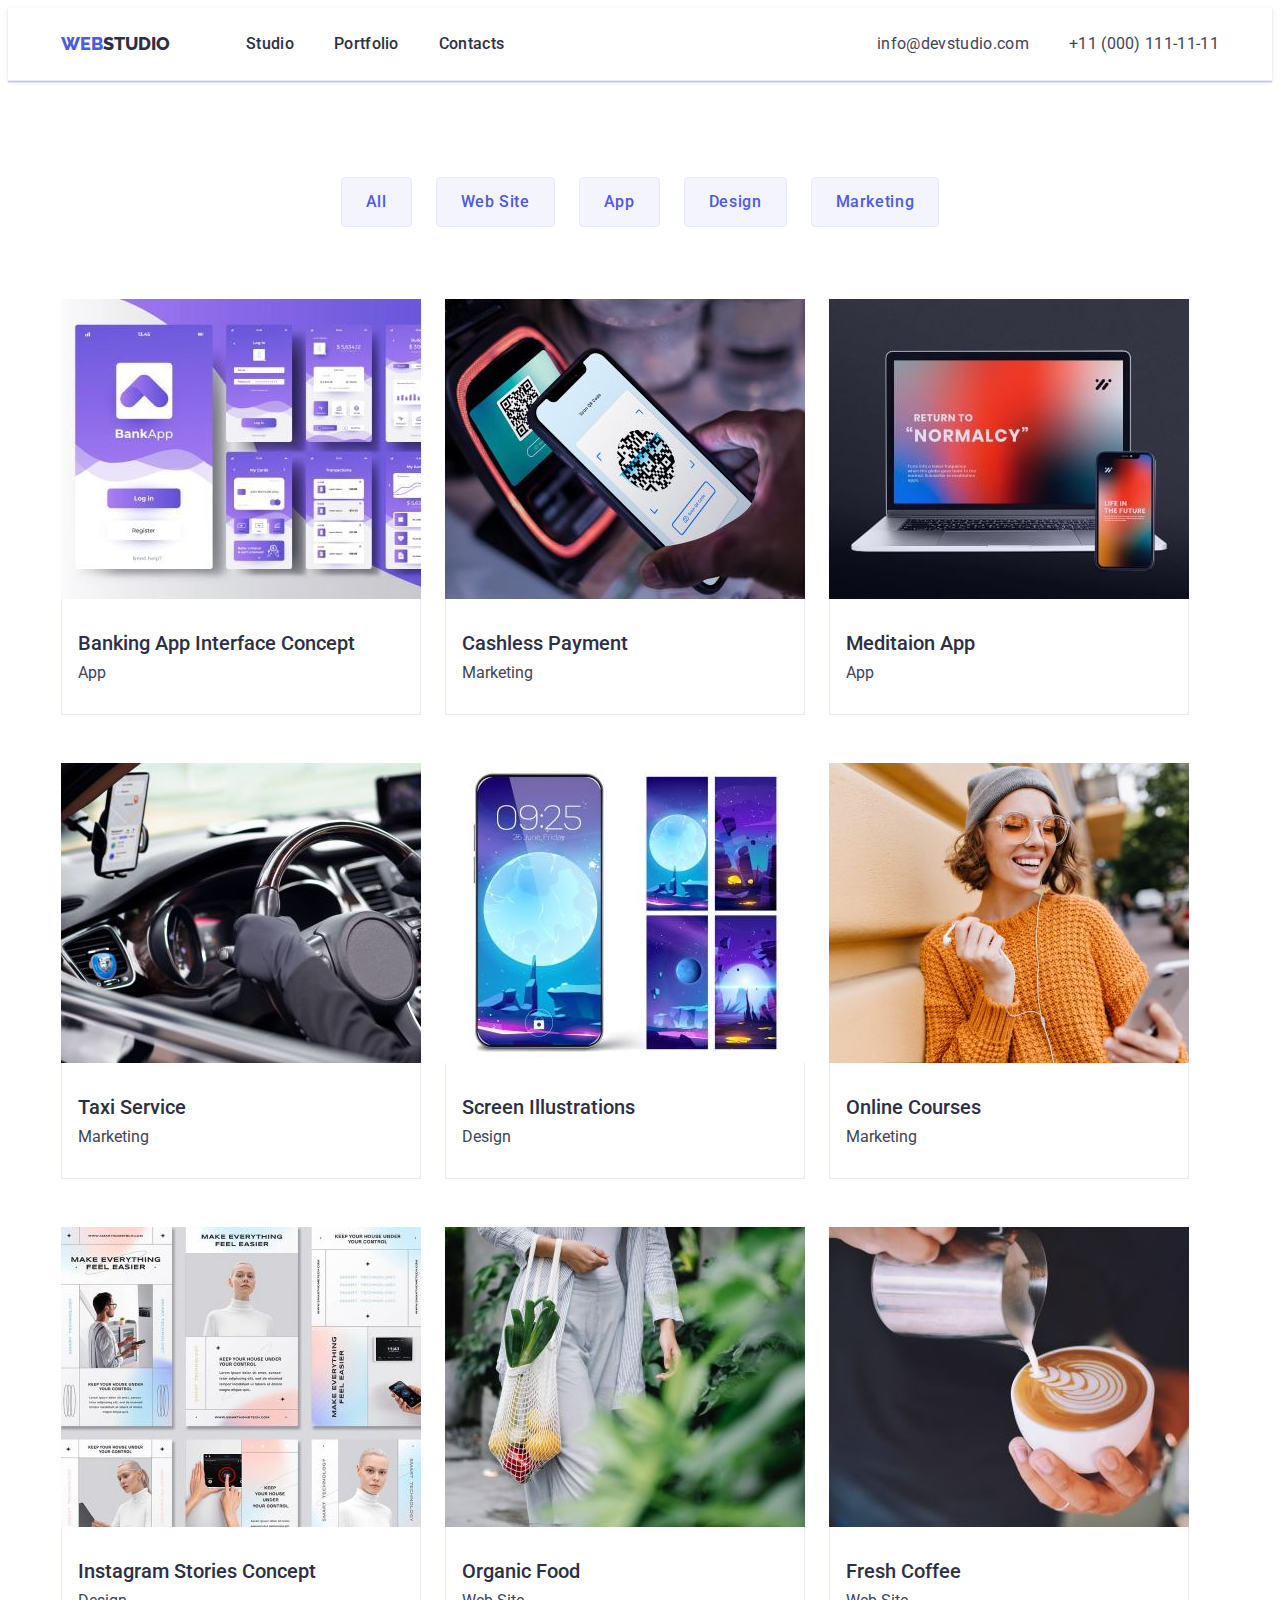
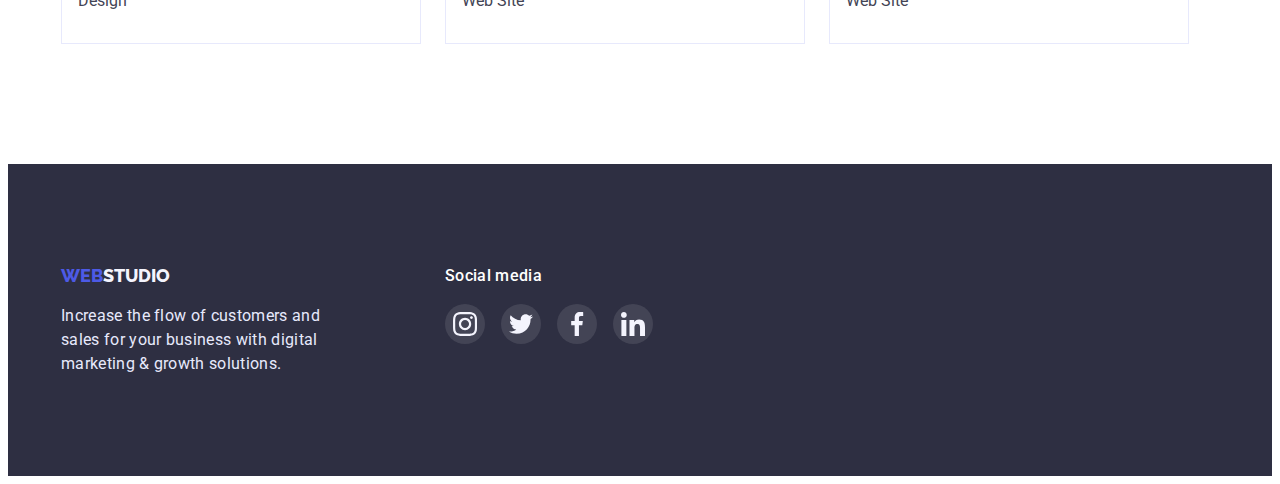
==== portfolio.html @ b443586f "Start HW5" ====
<!DOCTYPE html>
<html lang="en">
  <head>
    <meta charset="UTF-8" />
    <meta http-equiv="X-UA-Compatible" content="IE=edge" />
    <meta name="viewport" content="width=device-width, initial-scale=1.0" />
    <link rel="preconnect" href="https://fonts.googleapis.com" />
    <link rel="preconnect" href="https://fonts.gstatic.com" crossorigin />
    <link
      href="https://fonts.googleapis.com/css2?family=Raleway:wght@700;800&family=Roboto:wght@400;500;700;900&display=swap"
      rel="stylesheet"
    />
    <link
      rel="stylesheet"
      href="https://cdnjs.cloudflare.com/ajax/libs/modern-normalize/1.1.0/modern-normalize.min.css"
      integrity="sha512-wpPYUAdjBVSE4KJnH1VR1HeZfpl1ub8YT/NKx4PuQ5NmX2tKuGu6U/JRp5y+Y8XG2tV+wKQpNHVUX03MfMFn9Q=="
      crossorigin="anonymous"
      referrerpolicy="no-referrer"
    />
    <link rel="stylesheet" href="./css/styles.css" />
    <title>Портфоліо</title>
  </head>

  <body>
    <!-- =======================HEADER============================ -->
    <header class="page-header">
      <div class="container header-container">
        <nav class="nav">
          <a href="./index.html" class="logo"
            ><span class="letter">WEB</span>STUDIO</a
          >
          <ul class="menu list">
            <li class="menu-list">
              <a href="./index.html" class="header-link link">Studio</a>
            </li>
            <li class="menu-list">
              <a href="./portfolio.html" class="header-link link">Portfolio</a>
            </li>
            <li class="menu-list">
              <a href="./index.html" class="header-link link">Contacts</a>
            </li>
          </ul>
        </nav>
        <address class="menu-contacts">
          <ul class="contacts-list list">
            <li class="contacts-item">
              <a href="mailto:info@devstudio.com" class="contact-link link"
                >info@devstudio.com</a
              >
            </li>
            <li class="contacts-item">
              <a href="tel:+110001111111" class="contact-link link"
                >+11 (000) 111-11-11</a
              >
            </li>
          </ul>
        </address>
      </div>
    </header>
    <main>
      <!-- ==================Portfolio Filter button ============ -->
      <section class="section filter-section">
        <div class="container">
          <h1 class="visually-hidden">Filter Btn Active</h1>
          <ul class="project-filter-btn list">
            <li>
              <button type="button" class="project-btn button">All</button>
            </li>
            <li>
              <button type="button" class="project-btn button">Web Site</button>
            </li>
            <li>
              <button type="button" class="project-btn button">App</button>
            </li>
            <li>
              <button type="button" class="project-btn button">Design</button>
            </li>
            <li>
              <button type="button" class="project-btn button">
                Marketing
              </button>
            </li>
          </ul>

          <!--==================== Portfolio project================= -->
          <h2 class="visually-hidden">Portfolio</h2>
          <ul class="portfolio-project-list list">
            <li class="Item">
              <a href="" class="portfolio-project-img link">
                <div class="card-thumb">
                  <img
                    src="./images/banking-app.jpg"
                    alt="bank app"
                    width="360"
                  />
                </div>

                <div class="card-content">
                  <h3 class="portfolio-project-title suptitle">
                    Banking App Interface Concept
                  </h3>
                  <p class="portfolio-project-subtitle">App</p>
                </div>
              </a>
            </li>
            <li class="Item">
              <a href="" class="portfolio-project-img link">
                <div class="card-thumb">
                  <img
                    src="./images/cashless-payment.jpg"
                    alt="cashless-payment"
                    width="360"
                  />
                </div>
                <div class="card-content">
                  <h3 class="portfolio-project-title suptitle">
                    Cashless Payment
                  </h3>
                  <p class="portfolio-project-subtitle">Marketing</p>
                </div>
              </a>
            </li>
            <li class="Item">
              <a href="" class="portfolio-project-img link">
                <div class="card-thumb">
                  <img
                    src="./images/meditaion-app.jpg"
                    alt="meditaion-app"
                    width="360"
                  />
                </div>
                <div class="card-content">
                  <h3 class="portfolio-project-title suptitle">
                    Meditaion App
                  </h3>
                  <p class="portfolio-project-subtitle">App</p>
                </div>
              </a>
            </li>
            <li class="Item">
              <a href="" class="portfolio-project-img link">
                <div class="card-thumb">
                  <img
                    src="./images/taxi-service.jpg"
                    alt="taxi-service"
                    width="360"
                  />
                </div>
                <div class="card-content">
                  <h3 class="portfolio-project-title suptitle">Taxi Service</h3>
                  <p class="portfolio-project-subtitle">Marketing</p>
                </div>
              </a>
            </li>
            <li class="Item">
              <a href="" class="portfolio-project-img link">
                <div class="card-thumb">
                  <img
                    src="./images/screen-illustrations.jpg"
                    alt="screen-illustrations"
                    width="360"
                  />
                </div>
                <div class="card-content">
                  <h3 class="portfolio-project-title suptitle">
                    Screen Illustrations
                  </h3>
                  <p class="portfolio-project-subtitle">Design</p>
                </div>
              </a>
            </li>
            <li class="Item">
              <a href="" class="portfolio-project-img link">
                <div class="card-thumb">
                  <img
                    src="./images/online-courses.jpg"
                    alt="online-courses"
                    width="360"
                  />
                </div>
                <div class="card-content">
                  <h3 class="portfolio-project-title suptitle">
                    Online Courses
                  </h3>
                  <p class="portfolio-project-subtitle">Marketing</p>
                </div>
              </a>
            </li>
            <li class="Item">
              <a href="" class="portfolio-project-img link">
                <div class="card-thumb">
                  <img
                    src="./images/instagram-stories-concept.jpg"
                    alt="instagram-stories-concept"
                    width="360"
                  />
                </div>
                <div class="card-content">
                  <h3 class="portfolio-project-title suptitle">
                    Instagram Stories Concept
                  </h3>
                  <p class="portfolio-project-subtitle">Design</p>
                </div>
              </a>
            </li>
            <li class="Item">
              <a href="" class="portfolio-project-img link">
                <div class="card-thumb">
                  <img
                    src="./images/organic-foog.jpg"
                    alt="organic-foog"
                    width="360"
                  />
                </div>
                <div class="card-content">
                  <h3 class="portfolio-project-title suptitle">Organic Food</h3>
                  <p class="portfolio-project-subtitle">Web Site</p>
                </div>
              </a>
            </li>
            <li class="Item">
              <a href="" class="portfolio-project-img link">
                <div class="card-thumb">
                  <img
                    src="./images/fresh-coffee.jpg"
                    alt="fresh-coffee"
                    width="360"
                  />
                </div>
                <div class="card-content">
                  <h3 class="portfolio-project-title suptitle">Fresh Coffee</h3>
                  <p class="portfolio-project-subtitle">Web Site</p>
                </div>
              </a>
            </li>
          </ul>
        </div>
      </section>
    </main>
    <footer class="section footer-page">
      <div class="container footer-container">
        <div class="footer-copyright">
          <a href="./index.html" class="logo"
            ><span class="letter">WEB</span
            ><span class="logo-letter">STUDIO</span></a
          >
          <p class="copyright">
            Increase the flow of customers and sales for your business with
            digital marketing & growth solutions.
          </p>
        </div>
        <div class="social-footer">
          <h3 class="social-footer-title">Social media</h3>
          <ul class="social-footer-list list">
            <li class="social-footer-ithem">
              <a href="" class="social-footer-link link">
                <svg width="24" height="24">
                  <use href="./images/icons.svg#icon-instagram"></use>
                </svg>
              </a>
            </li>
            <li class="social-footer-ithem">
              <a href="" class="social-footer-link link">
                <svg width="24" height="24">
                  <use href="./images/icons.svg#icon-twitter"></use>
                </svg>
              </a>
            </li>
            <li class="social-footer-ithem">
              <a href="" class="social-footer-link link">
                <svg width="24" height="24">
                  <use href="./images/icons.svg#icon-facebook"></use>
                </svg>
              </a>
            </li>
            <li class="social-footer-ithem">
              <a href="" class="social-footer-link link">
                <svg width="24" height="24">
                  <use href="./images/icons.svg#icon-linkedin"></use>
                </svg>
              </a>
            </li>
          </ul>
        </div>
      </div>
    </footer>
  </body>
</html>
---- css/styles.css ----
/* основний колір  #434455 */
/* другорядний колір заголовків h3, меню навігаці, лого #2E2F42 */
/* колір головного заголовка  #FFFFFF */
/* основний колір фону #FFFFFF */
/* колір лого "WEB" #4D5AE5 */

:root {
--color-primary: #434455;
--color-secondary:#2E2F42;
--color-background-primary:#FFFFFF;
--color-logo-links:#4D5AE5;
--color-pressed-state:#404BBF;
--color-text:#ffffff;
--color-text-btn:#4D5AE5;
--color-bgr-btn:#F4F4FD;
--color-border-btn:#E7E9FC;
--color-background-secondary:#F4F4FD;
--color-border-card:#E7E9FC;
--color-border-secondary:#8E8F99;
--color-icons-customers:#8e8f99;

}

body {
font-family: 'Roboto', sans-serif;
background-color:var(--color-background-primary);
color: var(--color-primary);
}
ul {
margin-top: 0;
margin-bottom: 0;
padding-left: 0;
}
img {
    display: block;
    max-width: 100%;
    height: auto;
}
h1,
h2,
h3,
h4,
p {
    margin: 0;
}
   

/* Скидування стилей списку */
.list {
list-style: none;
}
/* Скидування стилей посилань */
.link {
text-decoration: none;
}

.container {
width: 1158px;
margin-left: auto;
margin-right: auto;
padding-left: 15px;
padding-right: 15px;
}
.section {
padding-top: 120px;
padding-bottom: 120px;

}

.suptitle {
margin-bottom: 8px;
}
.visually-hidden {
position: absolute;
width: 1px;
height: 1px;
margin: -1px;
border: 0;
padding: 0;
white-space: nowrap;
clip-path: inset(100%);
clip: rect(0 0 0 0);
overflow: hidden;
}

/* ===========================HEADER================ */


.header-link:hover,
.header-link:focus {
color:var(--color-pressed-state);
}

/* Колір для лого */
.letter {
color:var(--color-logo-links);
}
.logo {
font-family: 'Raleway', sans-serif;
font-weight: 800;
font-size: 18px;
line-height: 1.33;
color:var(--color-secondary);
text-decoration: none;
}
 .header-link  {
font-weight: 500;
font-size: 16px;
line-height: 1.5;
letter-spacing: 0.02em;
color: var(--color-secondary);
 }
.contact-link {
font-style: normal;
font-size: 16px;
line-height: 1.5;
letter-spacing: 0.02em;
color: var(--color-primary);

}
.contact-link:hover,
.contact-link:focus {
color: var(--color-pressed-state);
}
.header-container {
display:flex;
align-items: center;
}
.nav {
display: flex;
align-items: center;
}
.contacts-list {
display: flex;
align-items: center;
}
.menu {
display: flex;
align-items: center;
}
.contacts-list .contact-link+.contact-link {
margin-right: 40px;
}
.logo {
margin-right: 76px;
}
.menu-list:not(:last-child) {
margin-right: 40px;
}
.contacts-list .contacts-item + .contacts-item {
margin-left: 40px;
}
.menu-contacts {
margin-left: auto;
}
.page-header {
padding-top: 24px;
padding-bottom: 24px;
border-bottom: 1px solid var(--color-border-btn);
box-shadow: 0px 2px 1px rgba(46, 47, 66, 0.08), 0px 1px 1px rgba(46, 47, 66, 0.16), 0px 1px 6px rgba(46, 47, 66, 0.08);
}
.title {
font-weight: 700;
margin-bottom: 72px;
}
.button {
cursor: pointer;
}

/* ===========================/ HEADER /================ */

/* ============================HERO===================== */
.section-hero{
padding-top: 188px;
padding-bottom: 188px;
background-color:var(--color-secondary);
background-image: linear-gradient(rgba(46, 47, 66, 0.7),
rgba(46, 47, 66, 0.7)),url(../images/people-office.jpg);
background-position:center;
background-repeat: no-repeat;
background-size: cover;
max-width: 1440px;
margin-left: auto;
margin-right: auto;
}
.hero-title {
font-weight: 700;
font-size: 56px;
line-height: 1.07;
letter-spacing: 0.02em;
color:var(--color-text); 
width: 496px;
text-align:center;
margin-left:auto;
margin-right: auto;
}
.hero-btn {
font-family: 'Roboto', sans-serif;
font-weight: 500;
font-size: 16px;
line-height: 1.5;
letter-spacing: 0.04em;
color: var(--color-text);
min-width: 169px;
padding-top: 16px;
padding-left: 32px;
padding-bottom: 16px;
padding-right: 32px;
background-color: var(--color-logo-links);
box-shadow: 0px 4px 4px rgba(0, 0, 0, 0.15);
border-radius: 4px;
border:none;
display: block;
margin-left: auto;
margin-right: auto;
margin-top: 48px;
}
.hero-btn:hover,
.hero-btn:focus{
background-color:var(--color-pressed-state);
}
/* ============================ / HERO /===================== */
/* ============================ FEATURES SECTION ============ */
.features-title {
font-weight: 500;
font-size: 20px;
line-height: 1.2;
letter-spacing: 0.02em;
color: var(--color-secondary);
}
.features-subtitle {
font-size: 16px;
line-height: 1.5;
letter-spacing: 0.02em;
color: var(--color-primary);
}
.features-list {
display: flex; 
gap: 24px;
}
.features-list-item{
width: calc((100%-72px)/4);
}
.icons-features{
width: 264px;
height: 112px;
background-color: var(--color-background-secondary);
border-radius: 4px;
display: flex;
align-items: center;
justify-content: center;
margin-bottom: 8px;
}
.icon-feature {
width: 60px;
height: 64px;
}

/* ============================ /FEATURES SECTION/ ============ */



/* ============================ WORK SECTION ============ */
.section-work {
padding-top: 0;
}
.work-title {
font-size: 36px;
line-height: 40px;
letter-spacing: 0.02em;
text-transform: capitalize;
color: var(--color-secondary);
}
.work-title {
text-align:center;
}
.work-list{
display: flex;
gap: 24px;
}

/* ============================ / WORK SECTION / ============ */



/* ============================ TEAM SECTION ============ */
.team-section {
background-color:var(--color-background-secondary) ;
padding-bottom: 120px;
}
.team-title {
font-size: 36px;
line-height: 1.11;
letter-spacing: 0.02em;
text-transform: capitalize;
color: var(--color-secondary);
text-align: center;
}
.name-employee-team { 
font-weight: 500;
font-size: 20px;
line-height: 1.2;
letter-spacing: 0.02em;
color: var(--color-secondary);
text-align: center;
margin-top: 32px;
}
.professions-team {
font-size: 16px;
line-height: 1.5;
letter-spacing: 0.02em;
color: var(--color-primary);
text-align: center;
}
.employee-team {
padding-bottom: 32px;
background-color: var(--color-background-primary);
border-radius: 0px 0px 4px 4px;
}
.team-list {   
display: flex;
gap: 24px;  
}
.social-list {
display: flex;
justify-content: center;
gap: 24px;
margin-top: 8px;
}
.social-list-item {
width: 40px; 
height: 40px;
}
.social-item-link {
width: 100%;
height: 100%;
border-radius: 50%;
display: flex;
justify-content: center;
align-items: center;
background-color:var(--color-logo-links);
}
.social-item-link:hover,
.social-item-link:focus{
background-color: var(--color-pressed-state);
}

/* ============================ / TEAM SECTION /  ============ */
/* ============================  Customers / ============ */
.customers-title {
font-weight: 700;
font-size: 36px;
line-height: 1.11;
text-align: center;
margin-bottom: 72px;
}
.customers-list{
display: flex;
gap: 24px;
}
.customers-link {
width: 168px;
height: 88px;
border: 1px solid var(--color-border-secondary);
border-radius: 4px;
display: flex;
justify-content: center;
align-items: center;
color:var(--color-icons-customers);
}
.icon-customers {
width: 104px;
height: 56px;
fill: currentColor;
}
.customers-link:hover,
.customers-link:focus {
border-color: var(--color-pressed-state);
color: var(--color-pressed-state);
}
/* ============================ / Customers /  ============ */



/* ============================ FOOTER  ============ */
.footer-page {
padding-top: 100px;
padding-bottom: 100px;
background-color: var(--color-secondary);
}
.copyright {
font-size: 16px;
line-height: 1.5;
letter-spacing: 0.02em;
color: var(--color-border-btn);
}
.logo-letter {
color: var(--color-bgr-btn);
}
.footer-copyright{
width: 264px; 
}
.copyright {
width: 100%;
margin-top: 16px;    
}
.social-footer-list {
display: flex; 
gap: 16px;
}
.social-footer-ithem {
width: 40px;
height: 40px;
}
.footer-container {
display: flex;
}
.social-footer-link {
width: 100%;
height: 100%;
border-radius: 50%;
display: flex;
justify-content: center;
align-items: center;
background-color: rgba(255, 255, 255, 0.1);
}
.social-footer-link:hover,
.social-footer-link:focus {
background-color: rgba(49, 208, 170, 1);;
}
.social-footer-title {
font-weight: 500;
font-size: 16px;
line-height: 1.5;
letter-spacing: 0.02em;
color: var(--color-text);
margin-bottom:16px;}
.social-footer {
margin-left: 120px; 
}
/* ============================ /FOOTER/  ============ */

/* ======================= PROJECT PORTFOLIO =================*/
.project-btn {
font-family: 'Roboto', sans-serif;
font-weight: 500;
font-size: 16px;
line-height: 1.5;
letter-spacing: 0.04em;
border-radius: 4px;
background-color: var(--color-bgr-btn);
border: 1px solid var(--color-border-btn);
color: var(--color-text-btn);
padding: 12px 24px;
}
.project-btn:hover,
.project-btn:focus {
background-color: var(--color-pressed-state);
color: var(--color-text);
border-color: transparent;
box-shadow: 0px 3px 1px rgba(0, 0, 0, 0.1), 0px 2px 1px rgba(0, 0, 0, 0.08), 0px 2px 2px rgba(0, 0, 0, 0.12);
}
.portfolio-project-title {
font-weight: 500;
font-size: 20px;
line-height: 1.2;
color: var(--color-secondary);
}
.portfolio-project-subtitle {
font-size: 16px;
line-height: 1.2;
color: var(--color-primary);
}
.project-filter-btn {
margin-bottom: 72px;
display: flex;
justify-content: center;
gap: 24px;
}
.portfolio-project-list {
display: flex;
flex-wrap: wrap;
margin-top: -48px;
margin-left: -24px;
}
.portfolio-project-list>.Item {
/* flex-basis: calc (100%/3-24px); */
margin-top: 48px;
margin-left: 24px;  
}
.filter-section {
padding-top: 96px;
}
.card-content {
padding-top: 32px;
padding-bottom: 32px;
padding-left: 16px;
padding-right: 16px;
border-bottom: 1px solid var(--color-border-card);
border-left: 1px solid var(--color-border-card);
border-right: 1px solid var(--color-border-card);  
}
.portfolio-project-img:hover,
.portfolio-project-img:focus {
display: block;
box-shadow: 0px 1px 6px rgba(46, 47, 66, 0.08), 0px 1px 1px rgba(46, 47, 66, 0.16), 0px 2px 1px rgba(46, 47, 66, 0.08);
}


/* =====================/PROGECT PORTFOLIO/ =================*/
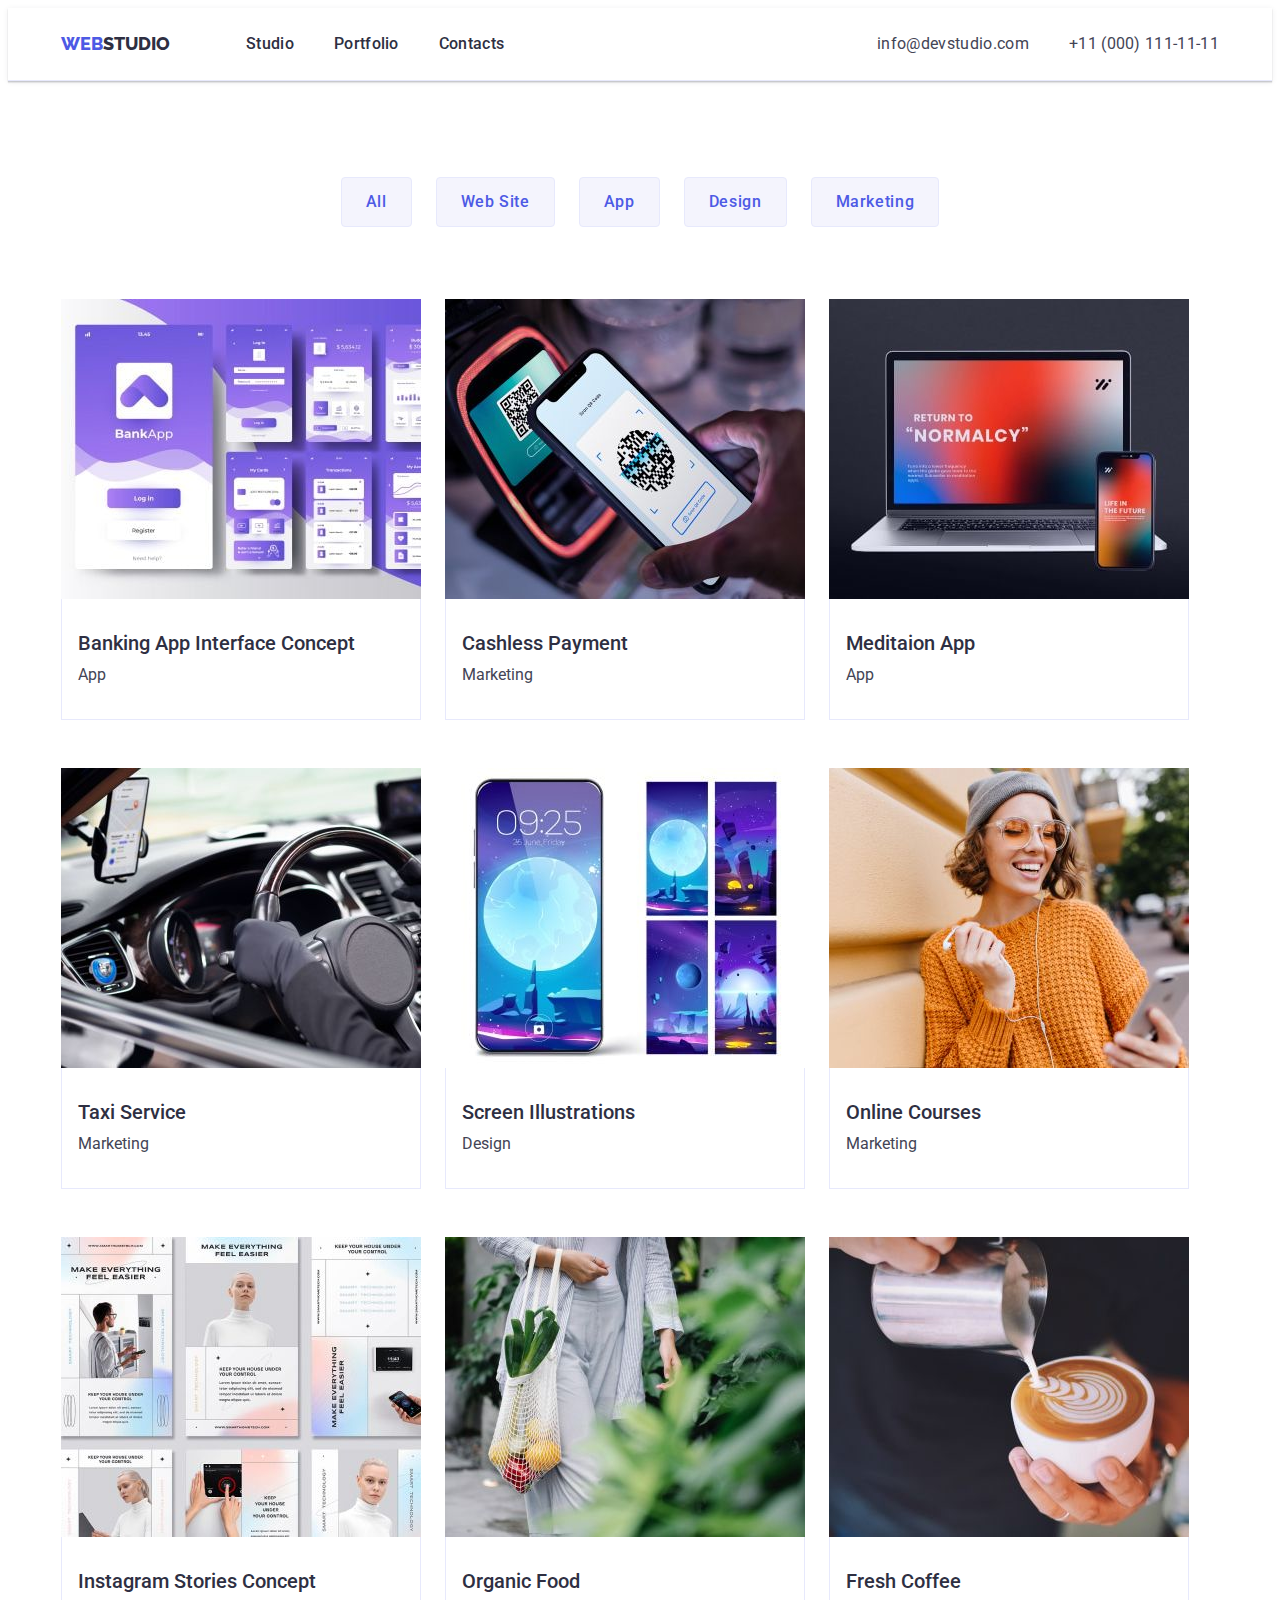
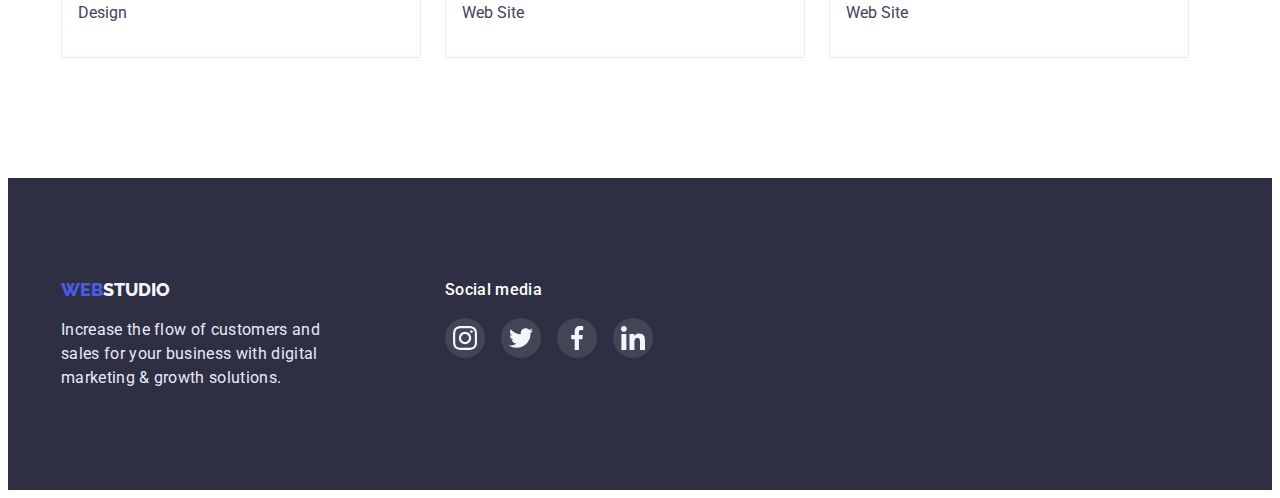
==== commit c9afc718: "1" ====
--- a/portfolio.html
+++ b/portfolio.html
@@ -87,12 +87,19 @@
           <ul class="portfolio-project-list list">
             <li class="Item">
               <a href="" class="portfolio-project-img link">
-                <div class="card-thumb">
-                  <img
-                    src="./images/banking-app.jpg"
-                    alt="bank app"
-                    width="360"
-                  />
+                <div class="card-thumb-wraper">
+                  <div class="card-thumb">
+                    <img
+                      src="./images/banking-app.jpg"
+                      alt="bank app"
+                      width="360"
+                    />
+                    <p class="overlay-card-porfolio">
+                      14 Stylish and User-Friendly App Design Concepts · Task
+                      Manager App · Calorie Tracker App · Exotic Fruit Ecommerce
+                      App · Cloud Storage App
+                    </p>
+                  </div>
                 </div>
 
                 <div class="card-content">
--- a/css/styles.css
+++ b/css/styles.css
@@ -18,7 +18,8 @@
 --color-border-card:#E7E9FC;
 --color-border-secondary:#8E8F99;
 --color-icons-customers:#8e8f99;
-
+--color-bg-card-portfolio:#4D5AE5;
+--color-text-overlay:#F4F4FD;
 }
 
 body {
@@ -468,7 +469,7 @@
 }
 .portfolio-project-subtitle {
 font-size: 16px;
-line-height: 1.2;
+line-height: 1.5;
 color: var(--color-primary);
 }
 .project-filter-btn {
@@ -506,5 +507,28 @@
 box-shadow: 0px 1px 6px rgba(46, 47, 66, 0.08), 0px 1px 1px rgba(46, 47, 66, 0.16), 0px 2px 1px rgba(46, 47, 66, 0.08);
 }
 
-
+.card-thumb-wraper {
+position: relative;
+overflow: hidden;
+
+}
+.overlay-card-porfolio {  
+position: absolute;
+top: 0;
+left: 0;
+width: 100%;
+height: 100%;
+font-size: 16px;
+line-height: 1.5;
+letter-spacing: 0.02em;
+background-color: var(--color-bg-card-portfolio); 
+color: var(--color-text-overlay);
+padding: 40px 32px 164px;
+transform: translate(0%,100%);
+transition: transform 250ms cubic-bezier(0.4, 0, 0.2, 1);
+}
+.portfolio-project-img:hover .overlay-card-porfolio,
+.portfolio-project-img:focus .overlay-card-porfolio {
+transform: translate(0%,0%);
+}
 /* =====================/PROGECT PORTFOLIO/ =================*/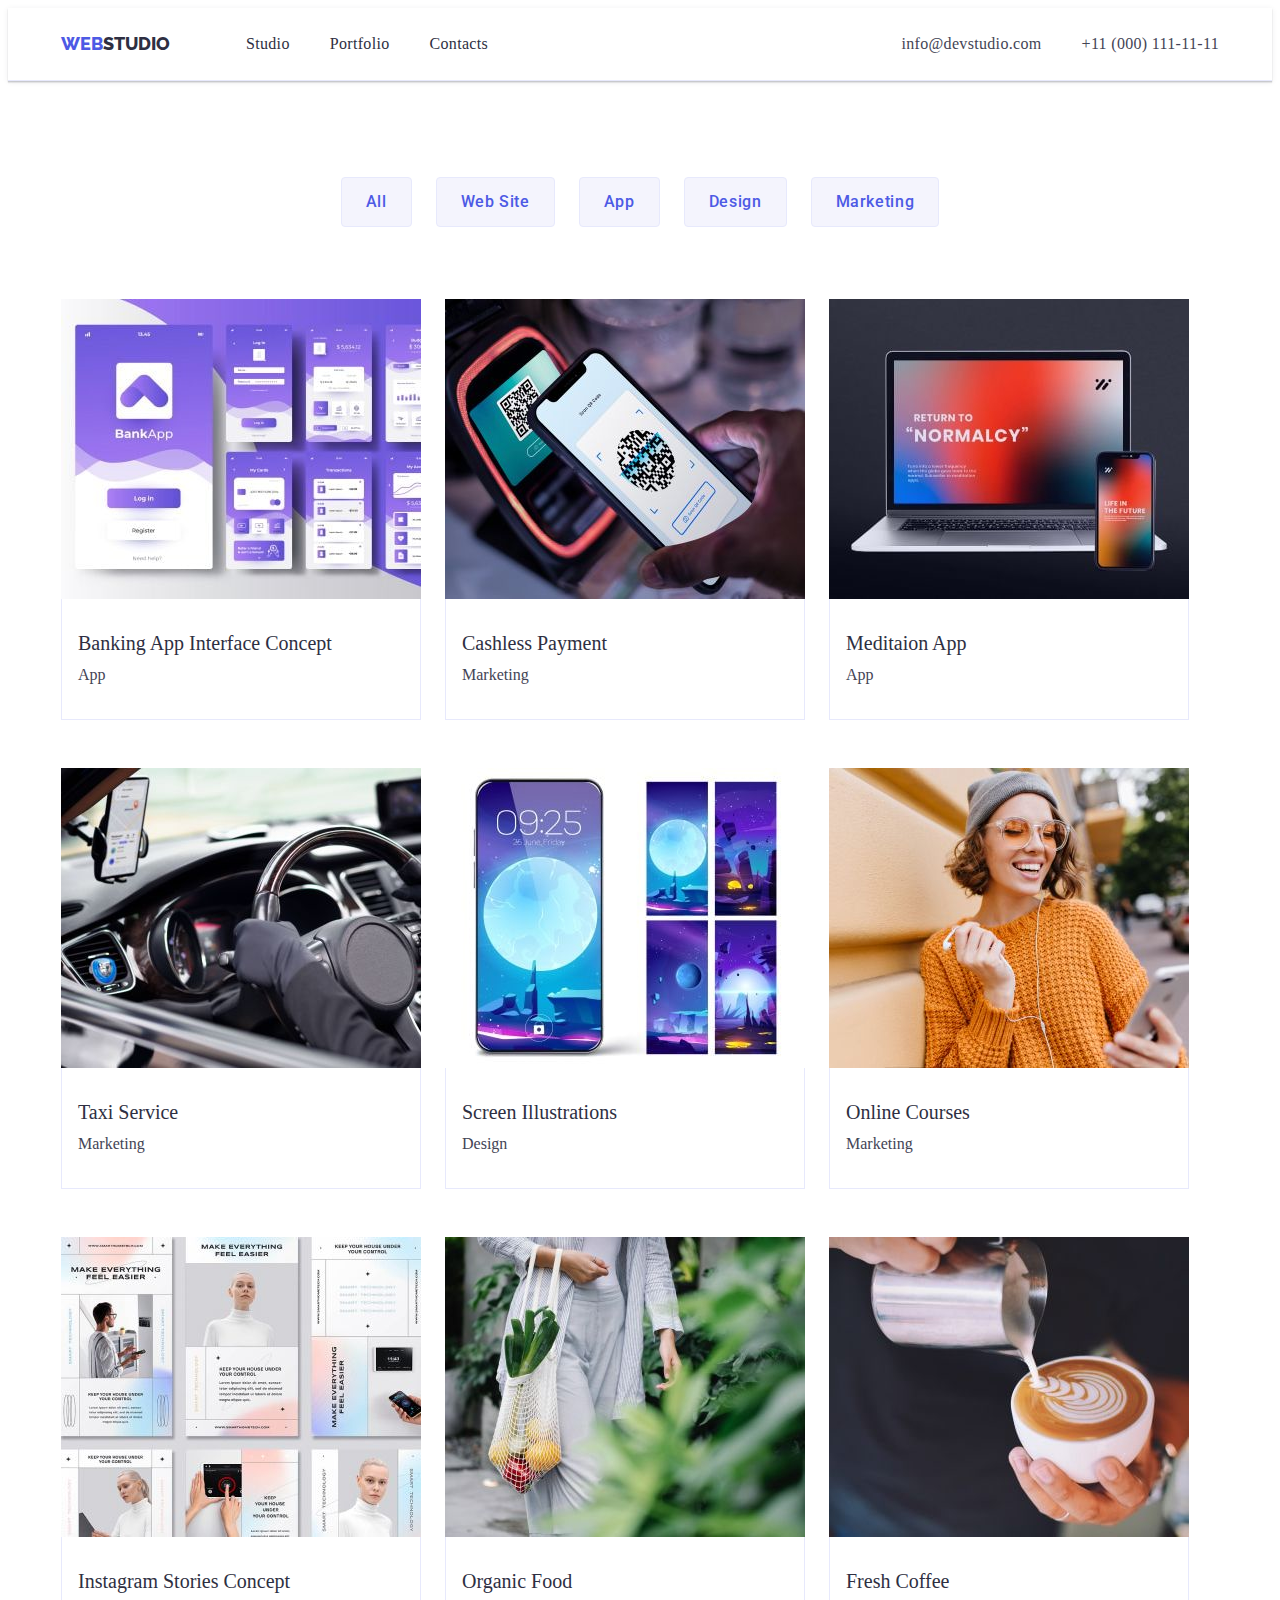
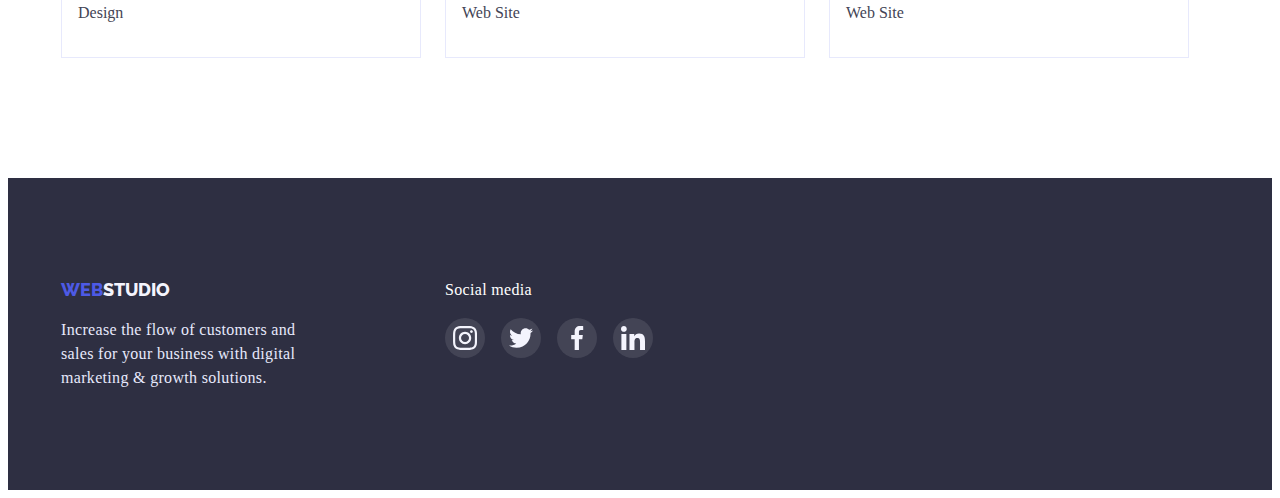
==== commit 8f9c4f60: "transmitiom+modal" ====
--- a/portfolio.html
+++ b/portfolio.html
@@ -112,12 +112,19 @@
             </li>
             <li class="Item">
               <a href="" class="portfolio-project-img link">
-                <div class="card-thumb">
-                  <img
-                    src="./images/cashless-payment.jpg"
-                    alt="cashless-payment"
-                    width="360"
-                  />
+                <div class="card-thumb-wraper">
+                  <div class="card-thumb">
+                    <img
+                      src="./images/cashless-payment.jpg"
+                      alt="cashless-payment"
+                      width="360"
+                    />
+                    <p class="overlay-card-porfolio">
+                      14 Stylish and User-Friendly App Design Concepts · Task
+                      Manager App · Calorie Tracker App · Exotic Fruit Ecommerce
+                      App · Cloud Storage App
+                    </p>
+                  </div>
                 </div>
                 <div class="card-content">
                   <h3 class="portfolio-project-title suptitle">
@@ -129,12 +136,19 @@
             </li>
             <li class="Item">
               <a href="" class="portfolio-project-img link">
-                <div class="card-thumb">
-                  <img
-                    src="./images/meditaion-app.jpg"
-                    alt="meditaion-app"
-                    width="360"
-                  />
+                <div class="card-thumb-wraper">
+                  <div class="card-thumb">
+                    <img
+                      src="./images/meditaion-app.jpg"
+                      alt="meditaion-app"
+                      width="360"
+                    />
+                    <p class="overlay-card-porfolio">
+                      14 Stylish and User-Friendly App Design Concepts · Task
+                      Manager App · Calorie Tracker App · Exotic Fruit Ecommerce
+                      App · Cloud Storage App
+                    </p>
+                  </div>
                 </div>
                 <div class="card-content">
                   <h3 class="portfolio-project-title suptitle">
@@ -146,12 +160,19 @@
             </li>
             <li class="Item">
               <a href="" class="portfolio-project-img link">
-                <div class="card-thumb">
-                  <img
-                    src="./images/taxi-service.jpg"
-                    alt="taxi-service"
-                    width="360"
-                  />
+                <div class="card-thumb-wraper">
+                  <div class="card-thumb">
+                    <img
+                      src="./images/taxi-service.jpg"
+                      alt="taxi-service"
+                      width="360"
+                    />
+                    <p class="overlay-card-porfolio">
+                      14 Stylish and User-Friendly App Design Concepts · Task
+                      Manager App · Calorie Tracker App · Exotic Fruit Ecommerce
+                      App · Cloud Storage App
+                    </p>
+                  </div>
                 </div>
                 <div class="card-content">
                   <h3 class="portfolio-project-title suptitle">Taxi Service</h3>
@@ -161,12 +182,19 @@
             </li>
             <li class="Item">
               <a href="" class="portfolio-project-img link">
-                <div class="card-thumb">
-                  <img
-                    src="./images/screen-illustrations.jpg"
-                    alt="screen-illustrations"
-                    width="360"
-                  />
+                <div class="card-thumb-wraper">
+                  <div class="card-thumb">
+                    <img
+                      src="./images/screen-illustrations.jpg"
+                      alt="screen-illustrations"
+                      width="360"
+                    />
+                    <p class="overlay-card-porfolio">
+                      14 Stylish and User-Friendly App Design Concepts · Task
+                      Manager App · Calorie Tracker App · Exotic Fruit Ecommerce
+                      App · Cloud Storage App
+                    </p>
+                  </div>
                 </div>
                 <div class="card-content">
                   <h3 class="portfolio-project-title suptitle">
@@ -178,12 +206,19 @@
             </li>
             <li class="Item">
               <a href="" class="portfolio-project-img link">
-                <div class="card-thumb">
-                  <img
-                    src="./images/online-courses.jpg"
-                    alt="online-courses"
-                    width="360"
-                  />
+                <div class="card-thumb-wraper">
+                  <div class="card-thumb">
+                    <img
+                      src="./images/online-courses.jpg"
+                      alt="online-courses"
+                      width="360"
+                    />
+                    <p class="overlay-card-porfolio">
+                      14 Stylish and User-Friendly App Design Concepts · Task
+                      Manager App · Calorie Tracker App · Exotic Fruit Ecommerce
+                      App · Cloud Storage App
+                    </p>
+                  </div>
                 </div>
                 <div class="card-content">
                   <h3 class="portfolio-project-title suptitle">
@@ -195,12 +230,19 @@
             </li>
             <li class="Item">
               <a href="" class="portfolio-project-img link">
-                <div class="card-thumb">
-                  <img
-                    src="./images/instagram-stories-concept.jpg"
-                    alt="instagram-stories-concept"
-                    width="360"
-                  />
+                <div class="card-thumb-wraper">
+                  <div class="card-thumb">
+                    <img
+                      src="./images/instagram-stories-concept.jpg"
+                      alt="instagram-stories-concept"
+                      width="360"
+                    />
+                    <p class="overlay-card-porfolio">
+                      14 Stylish and User-Friendly App Design Concepts · Task
+                      Manager App · Calorie Tracker App · Exotic Fruit Ecommerce
+                      App · Cloud Storage App
+                    </p>
+                  </div>
                 </div>
                 <div class="card-content">
                   <h3 class="portfolio-project-title suptitle">
@@ -212,12 +254,19 @@
             </li>
             <li class="Item">
               <a href="" class="portfolio-project-img link">
-                <div class="card-thumb">
-                  <img
-                    src="./images/organic-foog.jpg"
-                    alt="organic-foog"
-                    width="360"
-                  />
+                <div class="card-thumb-wraper">
+                  <div class="card-thumb">
+                    <img
+                      src="./images/organic-foog.jpg"
+                      alt="organic-foog"
+                      width="360"
+                    />
+                    <p class="overlay-card-porfolio">
+                      14 Stylish and User-Friendly App Design Concepts · Task
+                      Manager App · Calorie Tracker App · Exotic Fruit Ecommerce
+                      App · Cloud Storage App
+                    </p>
+                  </div>
                 </div>
                 <div class="card-content">
                   <h3 class="portfolio-project-title suptitle">Organic Food</h3>
@@ -227,12 +276,19 @@
             </li>
             <li class="Item">
               <a href="" class="portfolio-project-img link">
-                <div class="card-thumb">
-                  <img
-                    src="./images/fresh-coffee.jpg"
-                    alt="fresh-coffee"
-                    width="360"
-                  />
+                <div class="card-thumb-wraper">
+                  <div class="card-thumb">
+                    <img
+                      src="./images/fresh-coffee.jpg"
+                      alt="fresh-coffee"
+                      width="360"
+                    />
+                    <p class="overlay-card-porfolio">
+                      14 Stylish and User-Friendly App Design Concepts · Task
+                      Manager App · Calorie Tracker App · Exotic Fruit Ecommerce
+                      App · Cloud Storage App
+                    </p>
+                  </div>
                 </div>
                 <div class="card-content">
                   <h3 class="portfolio-project-title suptitle">Fresh Coffee</h3>
--- a/css/styles.css
+++ b/css/styles.css
@@ -20,7 +20,9 @@
 --color-icons-customers:#8e8f99;
 --color-bg-card-portfolio:#4D5AE5;
 --color-text-overlay:#F4F4FD;
-}
+--color-bg-modal:#FCFCFC;
+--transition-dur-time-func: 250ms cubic-bezier(0.4, 0, 0.2, 1);
+};
 
 body {
 font-family: 'Roboto', sans-serif;
@@ -110,6 +112,7 @@
 line-height: 1.5;
 letter-spacing: 0.02em;
 color: var(--color-secondary);
+transition: color var(--transition-dur-time-func);
  }
 .contact-link {
 font-style: normal;
@@ -117,6 +120,7 @@
 line-height: 1.5;
 letter-spacing: 0.02em;
 color: var(--color-primary);
+transition: color var(--transition-dur-time-func);
 
 }
 .contact-link:hover,
@@ -215,11 +219,13 @@
 margin-left: auto;
 margin-right: auto;
 margin-top: 48px;
+transition: background-color var(--transition-dur-time-func);
 }
 .hero-btn:hover,
 .hero-btn:focus{
 background-color:var(--color-pressed-state);
 }
+
 /* ============================ / HERO /===================== */
 /* ============================ FEATURES SECTION ============ */
 .features-title {
@@ -340,6 +346,7 @@
 justify-content: center;
 align-items: center;
 background-color:var(--color-logo-links);
+transition: background-color var(--transition-dur-time-func);
 }
 .social-item-link:hover,
 .social-item-link:focus{
@@ -349,7 +356,7 @@
 /* ============================ / TEAM SECTION /  ============ */
 /* ============================  Customers / ============ */
 .customers-title {
-font-weight: 700;
+font-weight: 700;border
 font-size: 36px;
 line-height: 1.11;
 text-align: center;
@@ -368,6 +375,8 @@
 justify-content: center;
 align-items: center;
 color:var(--color-icons-customers);
+transition:color var(--transition-dur-time-func),
+            border-color var(--transition-dur-time-func)  ;
 }
 .icon-customers {
 width: 104px;
@@ -424,6 +433,7 @@
 justify-content: center;
 align-items: center;
 background-color: rgba(255, 255, 255, 0.1);
+transition: background-color var(--transition-dur-time-func);
 }
 .social-footer-link:hover,
 .social-footer-link:focus {
@@ -453,6 +463,10 @@
 border: 1px solid var(--color-border-btn);
 color: var(--color-text-btn);
 padding: 12px 24px;
+transition: color var(--transition-dur-time-func),
+background-color var(--transition-dur-time-func),
+border-color var(--transition-dur-time-func),
+box-shadow var(--transition-dur-time-func);
 }
 .project-btn:hover,
 .project-btn:focus {
@@ -501,6 +515,9 @@
 border-left: 1px solid var(--color-border-card);
 border-right: 1px solid var(--color-border-card);  
 }
+.portfolio-project-img {
+ transition:box-shadow var(--transition-dur-time-func) ;   
+}
 .portfolio-project-img:hover,
 .portfolio-project-img:focus {
 display: block;
@@ -525,10 +542,35 @@
 color: var(--color-text-overlay);
 padding: 40px 32px 164px;
 transform: translate(0%,100%);
-transition: transform 250ms cubic-bezier(0.4, 0, 0.2, 1);
+transition: transform var(--transition-dur-time-func);
 }
 .portfolio-project-img:hover .overlay-card-porfolio,
 .portfolio-project-img:focus .overlay-card-porfolio {
 transform: translate(0%,0%);
 }
-/* =====================/PROGECT PORTFOLIO/ =================*/+/* =====================/PROGECT PORTFOLIO/ =================*/
+
+/* ======================= MODAL =============================== */
+.backdrop-wraper {
+    position: fixed;
+    top: 0;
+    left: 0;
+    width: 100%;
+    height: 100%;
+    background-color: rgba(0, 0, 0, 0.5);
+    z-index: 100;
+}
+.modal {
+position: absolute;
+top:50%;
+left:50%;
+transform:translate(-50%,-50%) ;
+width: 408px;
+height: 576px;
+background-color:var(--color-bg-modal);
+box-shadow: 0px 1px 1px rgba(0, 0, 0, 0.14), 0px 1px 3px rgba(0, 0, 0, 0.12), 0px 2px 1px rgba(0, 0, 0, 0.2);
+border-radius: 4px; 
+
+
+}
+/* ======================= / MODAL /=============================== */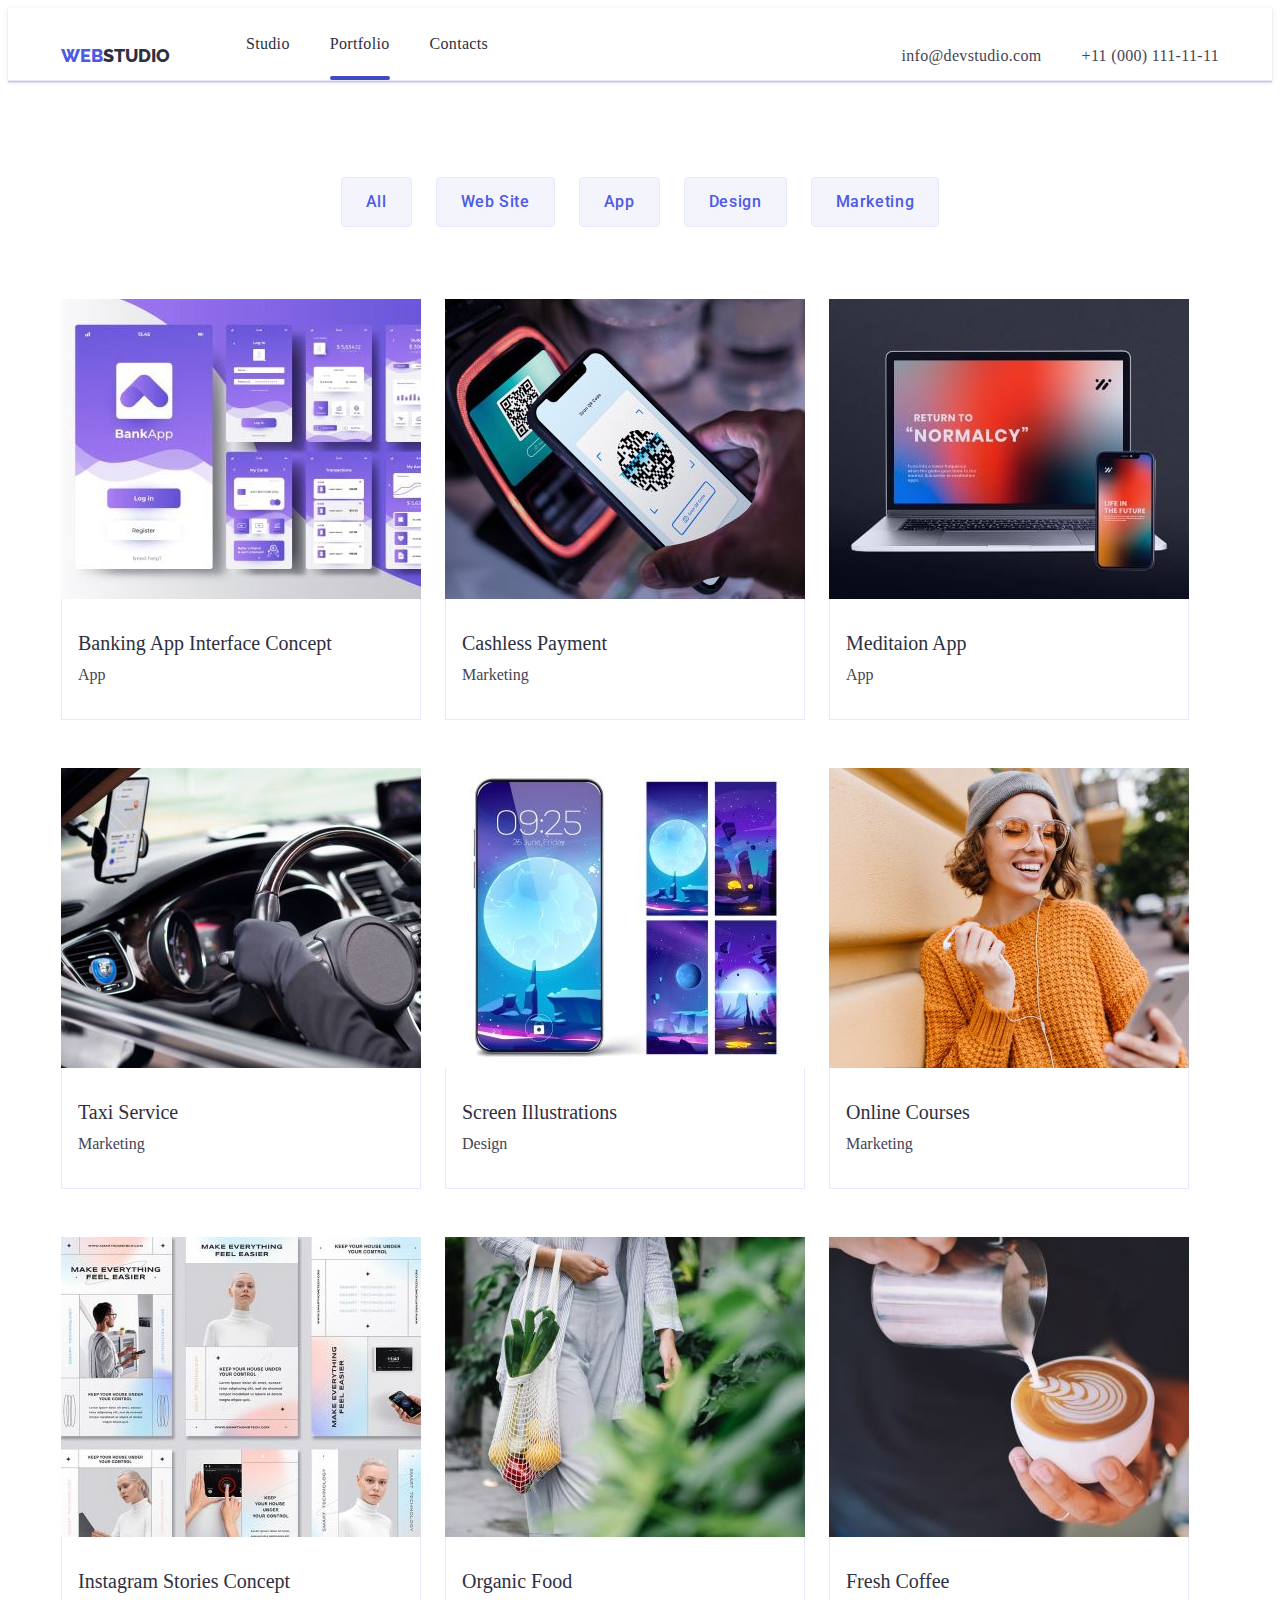
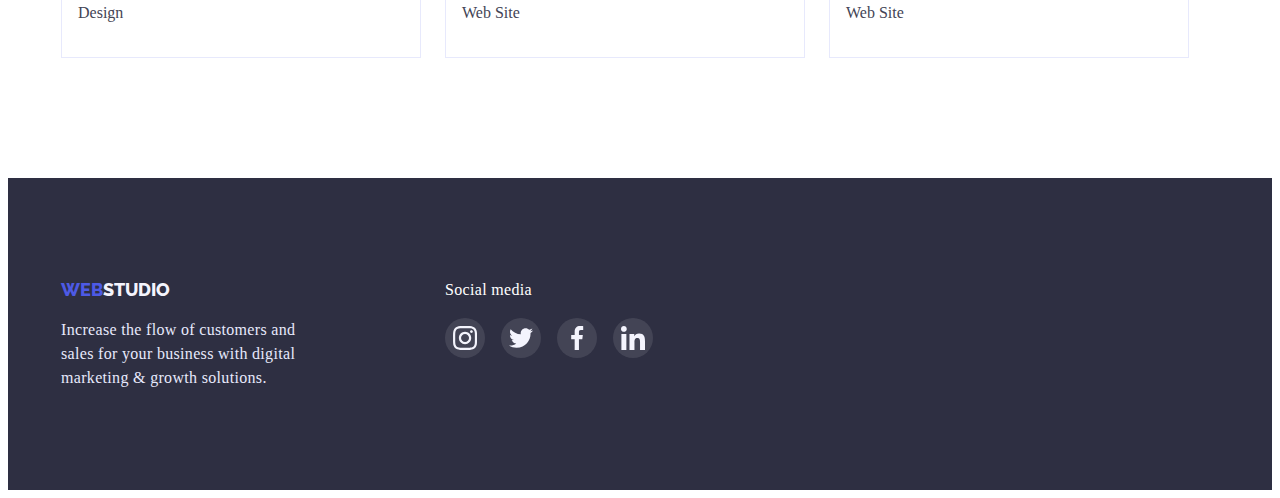
==== commit 4a0f4730: "finish HW5" ====
--- a/portfolio.html
+++ b/portfolio.html
@@ -34,7 +34,11 @@
               <a href="./index.html" class="header-link link">Studio</a>
             </li>
             <li class="menu-list">
-              <a href="./portfolio.html" class="header-link link">Portfolio</a>
+              <a
+                href="./portfolio.html"
+                class="header-link header-current-page link"
+                >Portfolio</a
+              >
             </li>
             <li class="menu-list">
               <a href="./index.html" class="header-link link">Contacts</a>
@@ -64,21 +68,19 @@
           <h1 class="visually-hidden">Filter Btn Active</h1>
           <ul class="project-filter-btn list">
             <li>
-              <button type="button" class="project-btn button">All</button>
-            </li>
-            <li>
-              <button type="button" class="project-btn button">Web Site</button>
-            </li>
-            <li>
-              <button type="button" class="project-btn button">App</button>
-            </li>
-            <li>
-              <button type="button" class="project-btn button">Design</button>
-            </li>
-            <li>
-              <button type="button" class="project-btn button">
-                Marketing
-              </button>
+              <button type="button" class="project-btn">All</button>
+            </li>
+            <li>
+              <button type="button" class="project-btn">Web Site</button>
+            </li>
+            <li>
+              <button type="button" class="project-btn">App</button>
+            </li>
+            <li>
+              <button type="button" class="project-btn">Design</button>
+            </li>
+            <li>
+              <button type="button" class="project-btn">Marketing</button>
             </li>
           </ul>
 
--- a/css/styles.css
+++ b/css/styles.css
@@ -47,7 +47,9 @@
     margin: 0;
 }
    
-
+button {
+    cursor: pointer;
+}
 /* Скидування стилей списку */
 .list {
 list-style: none;
@@ -113,6 +115,8 @@
 letter-spacing: 0.02em;
 color: var(--color-secondary);
 transition: color var(--transition-dur-time-func);
+display: block;
+padding-bottom: 24px;
  }
 .contact-link {
 font-style: normal;
@@ -160,7 +164,6 @@
 }
 .page-header {
 padding-top: 24px;
-padding-bottom: 24px;
 border-bottom: 1px solid var(--color-border-btn);
 box-shadow: 0px 2px 1px rgba(46, 47, 66, 0.08), 0px 1px 1px rgba(46, 47, 66, 0.16), 0px 1px 6px rgba(46, 47, 66, 0.08);
 }
@@ -168,9 +171,20 @@
 font-weight: 700;
 margin-bottom: 72px;
 }
-.button {
-cursor: pointer;
-}
+.menu-list {
+position: relative;
+}
+.header-current-page::after {
+ content:''; 
+position: absolute;
+left: 0;
+bottom: 0;
+width: 100%;
+height: 4px;
+background-color:var(--color-pressed-state);
+border-radius: 2px;
+}
+
 
 /* ===========================/ HEADER /================ */
 
@@ -552,13 +566,15 @@
 
 /* ======================= MODAL =============================== */
 .backdrop-wraper {
-    position: fixed;
-    top: 0;
-    left: 0;
-    width: 100%;
-    height: 100%;
-    background-color: rgba(0, 0, 0, 0.5);
-    z-index: 100;
+position: fixed;
+top: 0;
+left: 0;
+width: 100%;
+height: 100%;
+background-color: rgba(0, 0, 0, 0.5);
+z-index: 100;
+transition:opacity var(--transition-dur-time-func),
+visibility var(--transition-dur-time-func) ;
 }
 .modal {
 position: absolute;
@@ -570,7 +586,39 @@
 background-color:var(--color-bg-modal);
 box-shadow: 0px 1px 1px rgba(0, 0, 0, 0.14), 0px 1px 3px rgba(0, 0, 0, 0.12), 0px 2px 1px rgba(0, 0, 0, 0.2);
 border-radius: 4px; 
-
-
+}
+.backdrop-wraper.is-hidden {
+opacity:0;
+visibility:hidden;    
+pointer-events:none;
+}
+.close-btn-modal {
+position: absolute;
+top: 24px;
+right: 24px;
+width: 24px;
+height: 24px; 
+padding: 0; 
+background-color:var(--color-border-btn);
+border: 1px solid rgba(0, 0, 0, 0.1);
+border-radius: 50%;
+display: flex;
+justify-content: center;
+align-items: center;
+transition:background-color var(--transition-dur-time-func);
+}
+.close-btn-modal-icon {
+fill:var(--color-secondary);
+transition:fill var(--transition-dur-time-func);
+}
+.close-btn-modal:hover,
+.close-btn-modal:focus {
+background-color: var(--color-pressed-state);
+border:0;
+}
+
+.close-btn-modal:hover .close-btn-modal-icon,
+.close-btn-modal:focus .close-btn-modal-icon {
+fill: var(--color-text);
 }
 /* ======================= / MODAL /=============================== */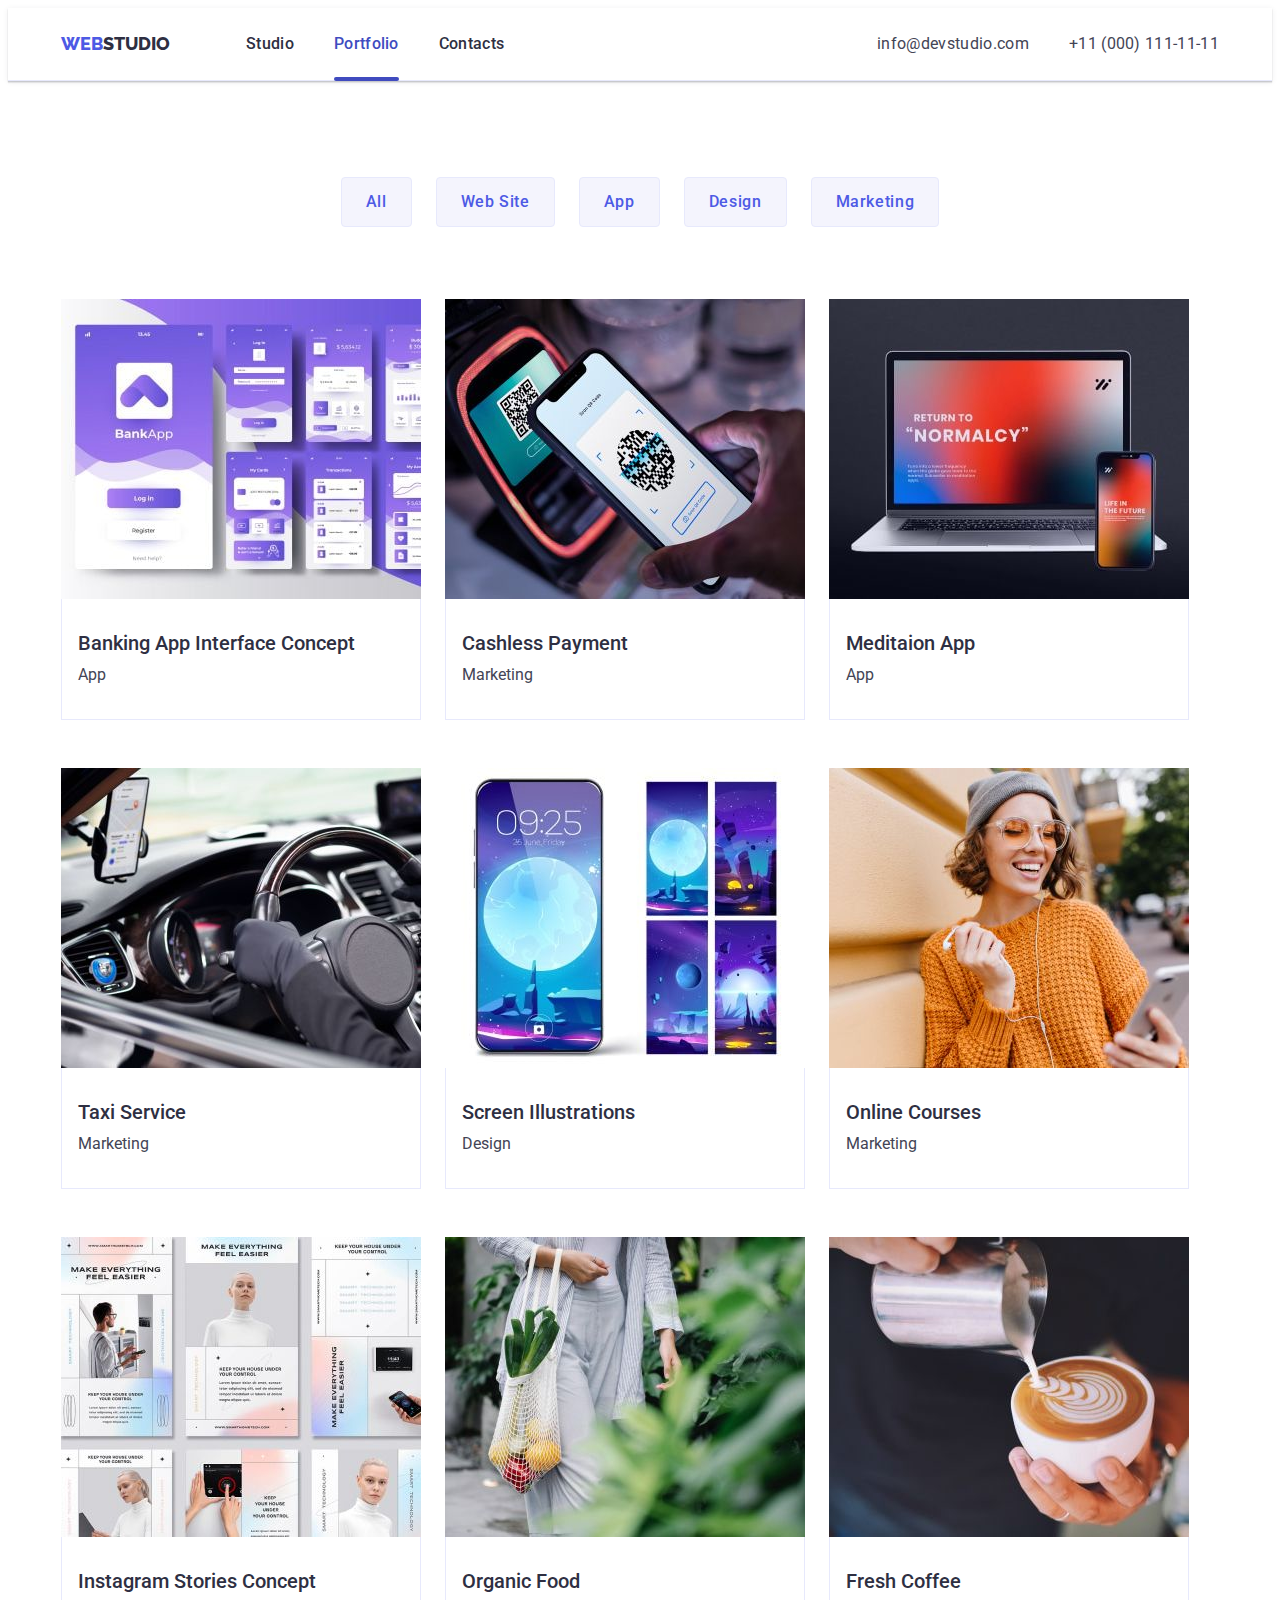
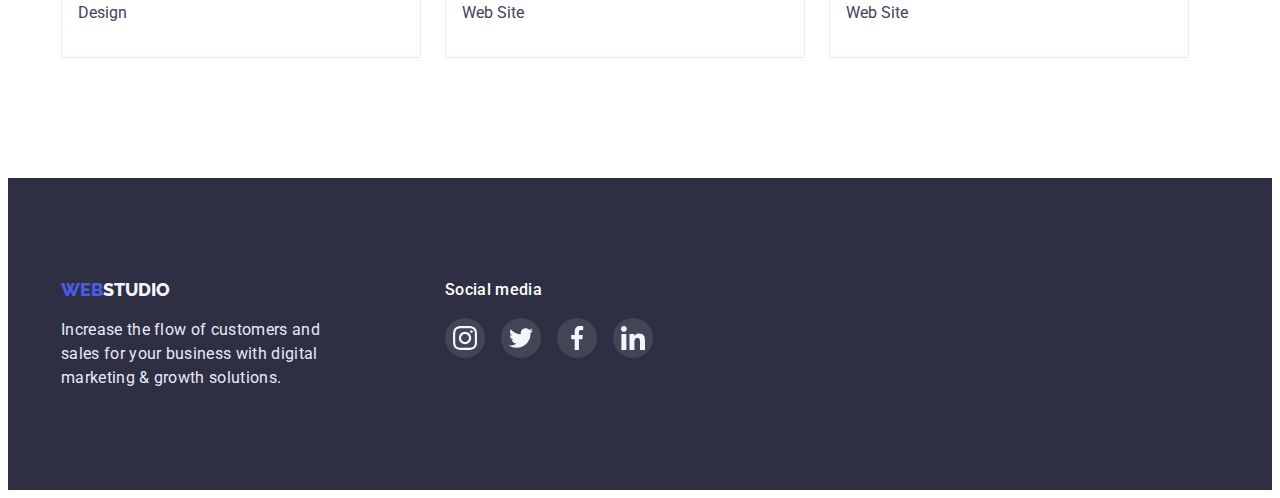
==== commit 279527b8: "finish 5hw" ====
--- a/portfolio.html
+++ b/portfolio.html
@@ -36,7 +36,7 @@
             <li class="menu-list">
               <a
                 href="./portfolio.html"
-                class="header-link header-current-page link"
+                class="header-link header-current-page link color-link"
                 >Portfolio</a
               >
             </li>
--- a/css/styles.css
+++ b/css/styles.css
@@ -22,7 +22,7 @@
 --color-text-overlay:#F4F4FD;
 --color-bg-modal:#FCFCFC;
 --transition-dur-time-func: 250ms cubic-bezier(0.4, 0, 0.2, 1);
-};
+}
 
 body {
 font-family: 'Roboto', sans-serif;
@@ -69,9 +69,7 @@
 .section {
 padding-top: 120px;
 padding-bottom: 120px;
-
-}
-
+}
 .suptitle {
 margin-bottom: 8px;
 }
@@ -89,8 +87,6 @@
 }
 
 /* ===========================HEADER================ */
-
-
 .header-link:hover,
 .header-link:focus {
 color:var(--color-pressed-state);
@@ -116,7 +112,6 @@
 color: var(--color-secondary);
 transition: color var(--transition-dur-time-func);
 display: block;
-padding-bottom: 24px;
  }
 .contact-link {
 font-style: normal;
@@ -125,7 +120,6 @@
 letter-spacing: 0.02em;
 color: var(--color-primary);
 transition: color var(--transition-dur-time-func);
-
 }
 .contact-link:hover,
 .contact-link:focus {
@@ -163,7 +157,6 @@
 margin-left: auto;
 }
 .page-header {
-padding-top: 24px;
 border-bottom: 1px solid var(--color-border-btn);
 box-shadow: 0px 2px 1px rgba(46, 47, 66, 0.08), 0px 1px 1px rgba(46, 47, 66, 0.16), 0px 1px 6px rgba(46, 47, 66, 0.08);
 }
@@ -178,13 +171,20 @@
  content:''; 
 position: absolute;
 left: 0;
-bottom: 0;
+bottom: -1px;
 width: 100%;
 height: 4px;
 background-color:var(--color-pressed-state);
 border-radius: 2px;
-}
-
+display: block;
+}
+.menu .link {
+padding-top: 24px;
+padding-bottom: 24px; 
+}
+.color-link {
+color:var(--color-pressed-state);
+}
 
 /* ===========================/ HEADER /================ */
 
@@ -530,18 +530,17 @@
 border-right: 1px solid var(--color-border-card);  
 }
 .portfolio-project-img {
- transition:box-shadow var(--transition-dur-time-func) ;   
+display: block;
+transition:box-shadow var(--transition-dur-time-func) ;   
 }
 .portfolio-project-img:hover,
 .portfolio-project-img:focus {
-display: block;
 box-shadow: 0px 1px 6px rgba(46, 47, 66, 0.08), 0px 1px 1px rgba(46, 47, 66, 0.16), 0px 2px 1px rgba(46, 47, 66, 0.08);
 }
 
 .card-thumb-wraper {
 position: relative;
 overflow: hidden;
-
 }
 .overlay-card-porfolio {  
 position: absolute;
@@ -554,7 +553,7 @@
 letter-spacing: 0.02em;
 background-color: var(--color-bg-card-portfolio); 
 color: var(--color-text-overlay);
-padding: 40px 32px 164px;
+padding: 40px 32px 40px;
 transform: translate(0%,100%);
 transition: transform var(--transition-dur-time-func);
 }
